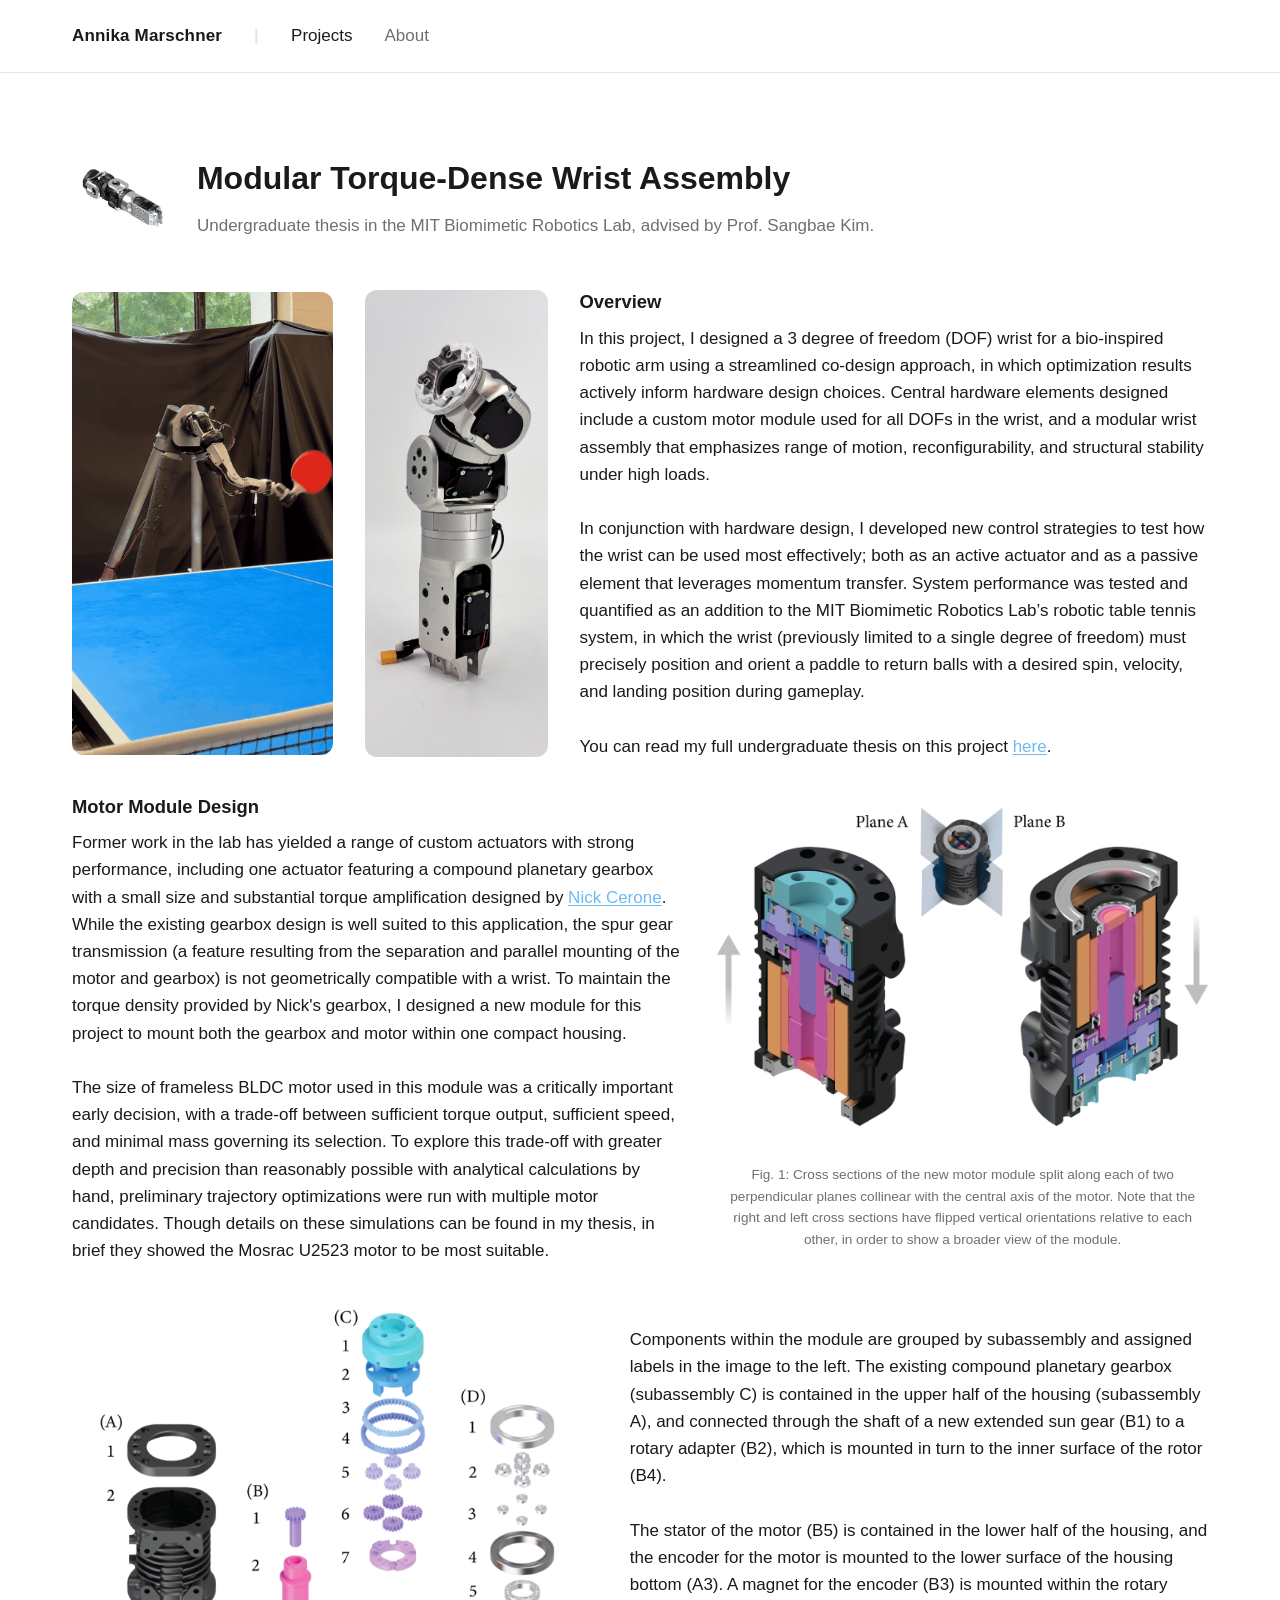
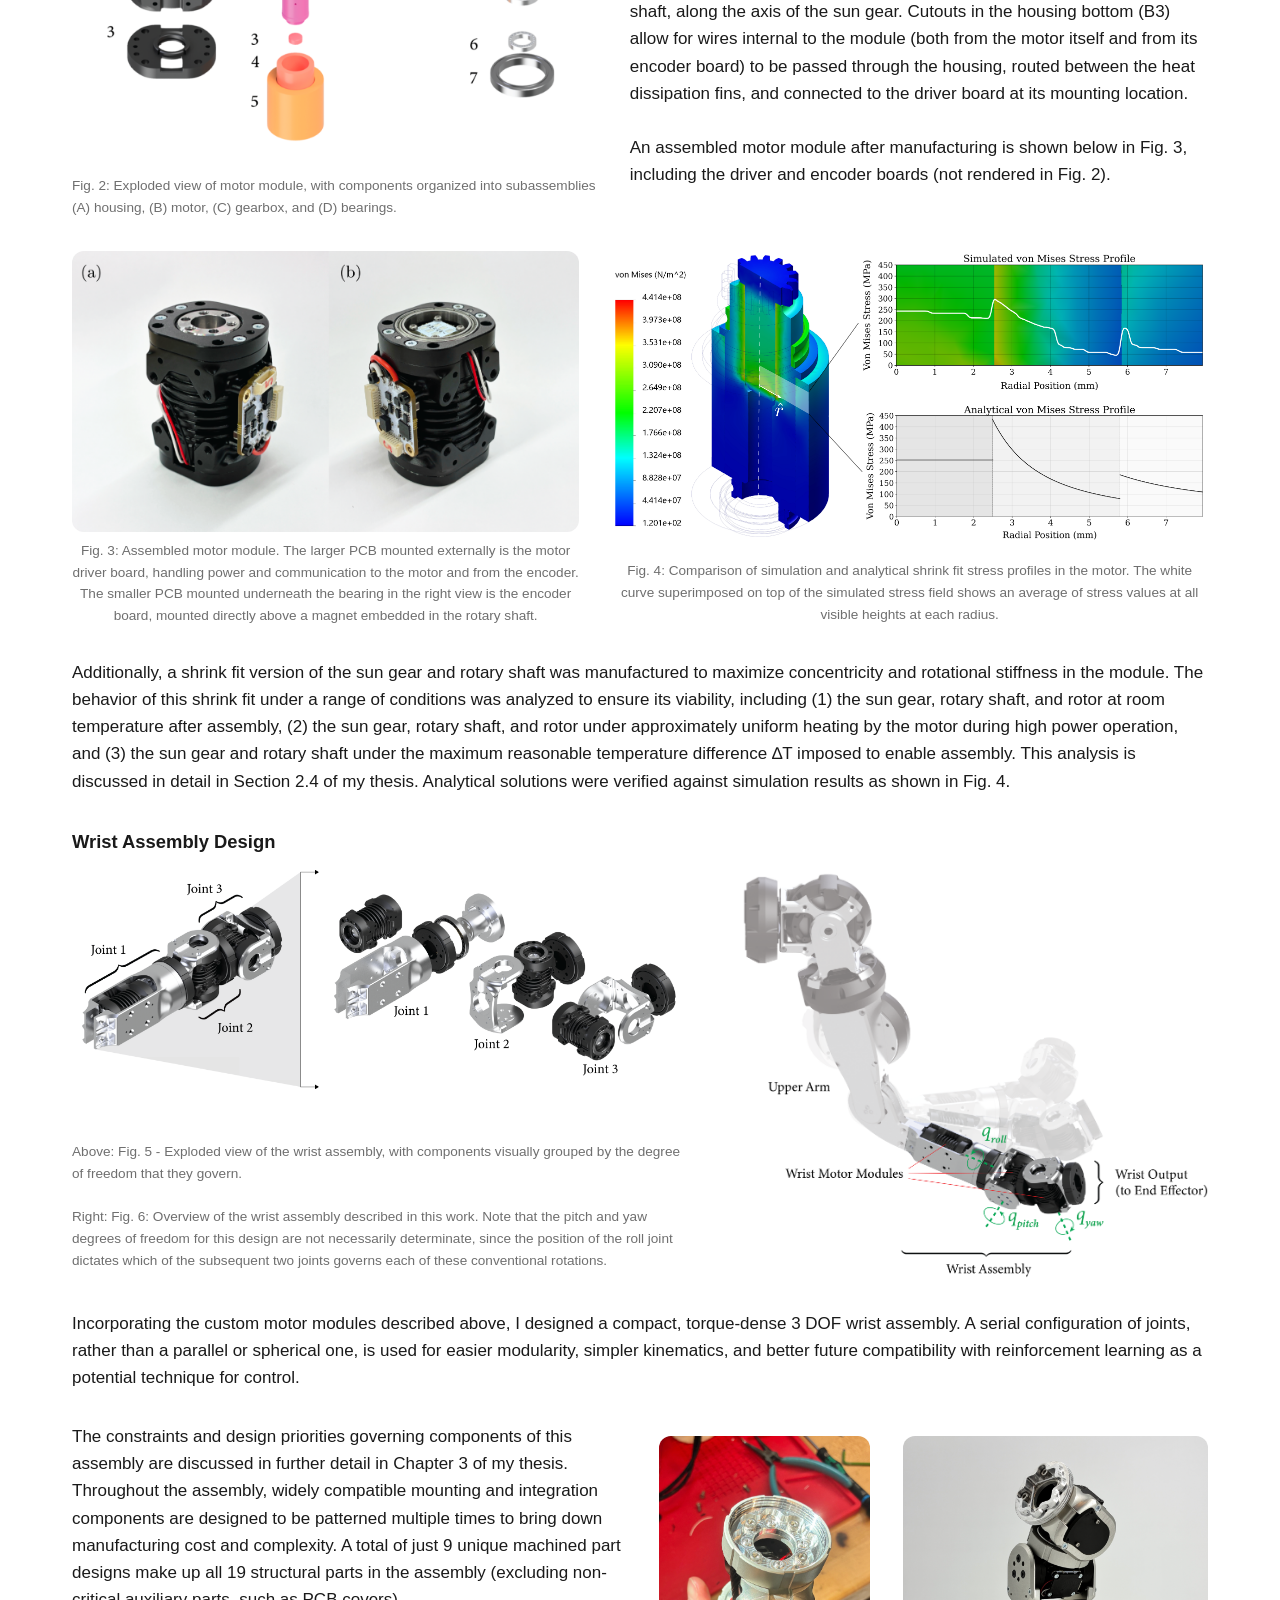
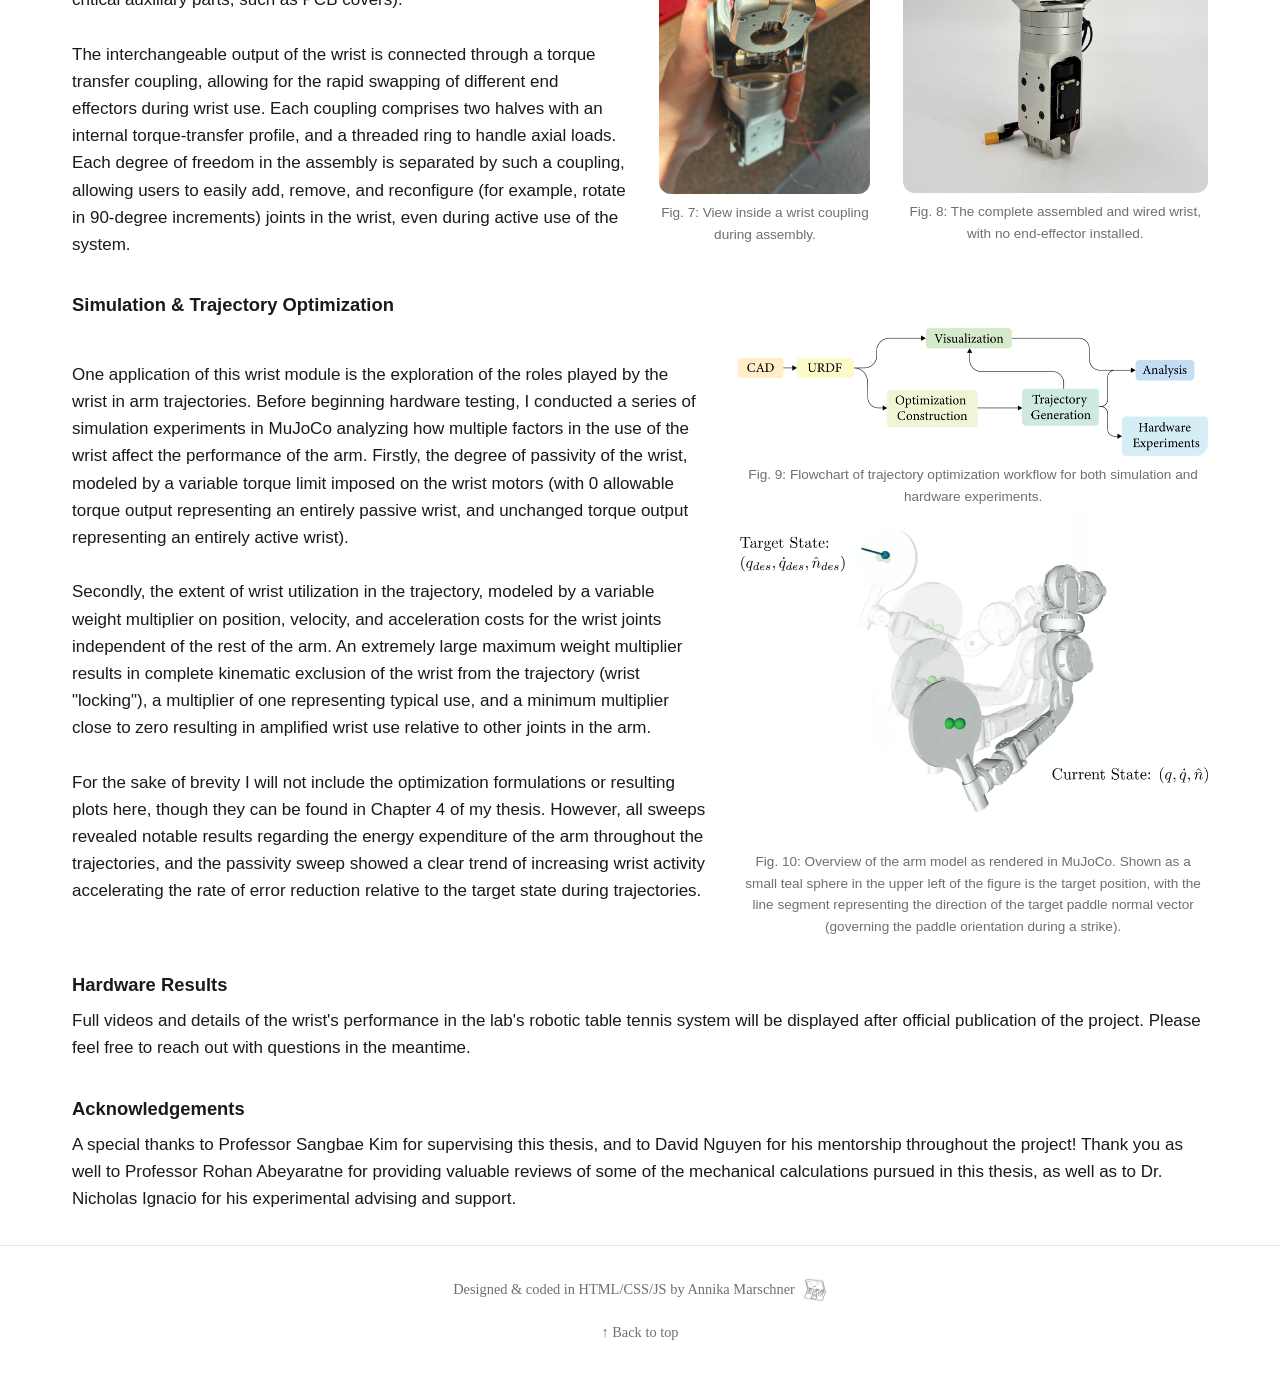
==== wrist.html @ eb1d8e85 "init commit" ====
<!DOCTYPE html>
<html lang="en">
<head>
  <meta charset="UTF-8">
  <meta name="viewport" content="width=device-width, initial-scale=1.0">
  <title>Annika Marschner</title>
  <meta name="description" content="Wrist project overview page.">
  <link rel="icon" type="image/png" href="images/tools_icon.png">
  <link rel="stylesheet" href="css/styles.css">
</head>
<body>

  <header class="nav">
    <div class="container">
      <div class="nav-menus">
        <a href="index.html" class="nav-name">Annika Marschner</a>
        <ul class="nav-links">
          <li><a href="index.html" aria-current="page">Projects</a></li>
          <li><a href="about.html">About</a></li>
        </ul>
      </div>
    </div>
  </header>

  <main class="container">
    <section class="project-header">
      <div class="project-header-row">
        <div class="project-icon">
          <img src="images/wrist_icon.png" alt="Wrist Icon">
        </div>
        <div class="project-header-content">
          <h1>Modular Torque-Dense Wrist Assembly</h1>
          <p class="subtitle">Undergraduate thesis in the MIT Biomimetic Robotics Lab, advised by Prof. Sangbae Kim.</p>
          </div>
        </div>
    </section>

    <!-- Note to grab thumbnail frame with format like ffmpeg -ss 00:00:10 -i gantry_rally.mp4 -vframes 1 thumbnail.jpg -->

     <div class="split-row">
          <div class="project-video" style ="--split: .31;">
            <img src="videos/wrist_voguing.gif" alt="Wrist Voguing (this was actually a bug, but a good ROM demo!)">
          </div>
          <div class="split-row">
            <div class="project-image" style ="--split: .29;">
            <img src="images/wrist_image.png" alt="Wrist overview photo">
            </div>
          <div class="project-section">
              <h2>Overview</h2>
              <p>
                In this project, I designed a 3 degree of freedom (DOF) wrist for a bio-inspired robotic arm using
                a streamlined co-design approach, in which optimization results actively inform hardware design choices. Central hardware elements designed include a custom motor module
                used for all DOFs in the
                wrist, and a modular wrist assembly that emphasizes range of motion, reconfigurability, and
                structural stability under high loads.
                <br>
                <br>
                In conjunction with hardware design, I developed new control strategies to test how the
                wrist can be used most effectively; both as an active actuator and as a passive element that
                leverages momentum transfer. System performance was tested and quantified as an addition to the
                MIT Biomimetic Robotics Lab’s robotic table tennis system, in which the wrist (previously
                limited to a single degree of freedom) must precisely position and orient a paddle to return
                balls with a desired spin, velocity, and landing position during gameplay.
                <br>
                <br>
                You can read my full undergraduate thesis on this project
                <a href="docs/Improving_Speed_and_Dexterity_of_Dynamic_Motions_in_Bio_Inspired_Robotic_Limbs.pdf"
                class="text-link3" target="_blank">here</a>.
              </p>
          </div>
     </div>
    </div>

    <div class="project-section">
        <div class = "split-row">
            <div style ="--split: 1.25;">
                      <h2>Motor Module Design</h2>
              <p>
              Former work in the lab has yielded a range of custom actuators with
              strong performance, including one actuator featuring a compound planetary gearbox with a small size and
              substantial torque amplification designed by <a href="https://www.linkedin.com/in/nicholas-cerone/"
              class="text-link3" target="_blank">Nick Cerone</a>. While the existing
              gearbox design is well suited to this application, the spur gear transmission (a feature resulting
              from the separation and parallel mounting of the motor and gearbox) is not geometrically
              compatible with a wrist. To maintain the torque density provided by Nick's gearbox, I designed a new
              module for this project to mount both the gearbox and motor within one
              compact housing.
              <br>
              <br>

              The size of frameless BLDC motor used in this module was a critically important early decision, with a
              trade-off between sufficient torque output, sufficient speed, and minimal mass governing its
              selection. To explore this trade-off with greater depth
              and precision than reasonably possible with analytical calculations by hand, preliminary
              trajectory optimizations were run with multiple motor candidates.
              Though details on these simulations can be found in my thesis, in brief they showed the Mosrac U2523 motor to be most suitable.
            </p>
          </div>
          <div>
            <div class="project-image">
              <img src="images/wrist_mot_xsect.png" alt="Wrist motor cross section">
              <figcaption style="text-align: center;">
              Fig. 1: Cross sections of the new motor module split along each of two perpendicular planes collinear with the central axis of the motor. Note that the right and
              left cross sections have flipped vertical orientations relative to each other, in order to show a
              broader view of the module.
              </figcaption>
            </div>
          </div>
        </div>

      <div class = "split-row">
        <div style ="margin: 0;">
          <div class="project-image">
            <img src="images/wrist_mot_exploded.png" alt="Wrist motor exploded view">
            <figcaption>
              Fig. 2: Exploded view of motor module, with components organized into subassemblies
(A) housing, (B) motor, (C) gearbox, and (D) bearings.
            </figcaption>
          </div>
          </div>

          <div style ="--split: 1.1;">
          <p>
            Components within the module are grouped by subassembly and assigned labels in the image to the left. The existing compound
            planetary gearbox (subassembly C) is contained in the upper half of the housing (subassembly
            A), and connected through the shaft of a new extended sun gear (B1) to a rotary adapter
            (B2), which is mounted in turn to the inner surface of the rotor (B4).
            <br>
            <br>
            The stator of the motor (B5) is contained in the lower half of the housing, and the encoder for the motor is mounted
            to the lower surface of the housing bottom (A3). A magnet for the encoder (B3) is mounted
            within the rotary shaft, along the axis of the sun gear. Cutouts in the housing bottom (B3) allow for wires internal to the
            module (both from the motor itself and from its encoder board) to be passed through the
            housing, routed between the heat dissipation fins, and connected to the driver board at its
            mounting location.
            <br>
            <br>

            An assembled motor module after manufacturing is shown below in Fig. 3, including the driver
             and encoder boards (not rendered in Fig. 2).

                      </p>
          </div>
      </div>

      <div class = "split-row">
        <div style ="--split: .85;">
         <div class="project-image">
            <img src="images/wrist_mot_photo.png" alt="Wrist motor photo">
            <figcaption style="text-align: center;">
              Fig. 3: Assembled motor module. The larger PCB mounted externally
            is the motor driver board, handling power and communication to the motor and
            from the encoder. The smaller PCB mounted underneath the bearing in the right view is
            the encoder board, mounted directly above a magnet embedded in the rotary shaft.
              </figcaption>
            </div>
          </div>
         <div class="project-image">
            <img src="images/wrist_shrink_fit.png" alt="Wrist shrink fit">
            <figcaption style="text-align: center;">
              Fig. 4: Comparison of simulation and analytical shrink fit stress profiles in the motor. The white
curve superimposed on top of the simulated stress field shows an average of stress values
at all visible heights at each radius.
              </figcaption>
        </div>
      </div>

      <div>
        <p> Additionally, a shrink fit version of the sun gear and rotary shaft was manufactured to maximize
concentricity and rotational stiffness in the module. The behavior of this shrink fit under a range of conditions was analyzed to ensure its
viability, including (1) the sun gear, rotary shaft, and rotor at room temperature after
assembly, (2) the sun gear, rotary shaft, and rotor under approximately uniform heating by
the motor during high power operation, and (3) the sun gear and rotary shaft under the
maximum reasonable temperature difference ∆T imposed to enable assembly. This analysis is discussed in detail in Section 2.4 of my thesis.
Analytical solutions were verified against simulation results as shown in Fig. 4.

        </p>
      </div>
      </div>

    <div class="project-section">
      <h2> Wrist Assembly Design</h2>
      <div class = "split-row">
          <div style ="--split: 1.25;">
            <div class="project-image">
            <img src="images/explode_wrist.png" alt="Wrist assembly exploded view">
            <figcaption>
              <br>
              <br>
            Above: Fig. 5 - Exploded view of the wrist assembly, with components visually grouped by the
            degree of freedom that they govern.
            <br>
            <br>
            Right: Fig. 6: Overview of the wrist assembly described in this work. Note that the pitch and
yaw degrees of freedom for this design are not necessarily determinate, since the position of the
roll joint dictates which of the subsequent two joints governs each of these conventional
rotations.
            </figcaption>
          </div>
        </div>
          <div class="project-image">
            <img src="images/wrist_overview.png" alt="Wrist assembly overview">
          </div>
      </div>

      <div>
        <p>

          Incorporating the custom motor modules described above, I designed a
compact, torque-dense 3 DOF wrist assembly. A serial configuration of joints,
rather than a parallel or spherical one, is used for easier modularity, simpler kinematics, and
better future compatibility with reinforcement learning as a potential technique for control.
        </p>
      </div>

  <div class = "split-row">
        <div>
            <p>

          The constraints and design priorities governing components of this assembly are discussed
          in further detail in Chapter 3 of my thesis. Throughout the assembly, widely compatible mounting and integration components are
          designed to be patterned multiple times to bring down manufacturing cost and complexity. A total of just 9 unique machined part designs make up
          all 19 structural parts in the assembly (excluding non-critical auxiliary parts, such as PCB covers).
                <br>
                <br>
          The interchangeable output of the wrist is connected through a torque transfer coupling,
          allowing for the rapid swapping of different end effectors
          during wrist use. Each coupling comprises two halves with an
              internal torque-transfer profile, and a threaded ring to handle axial loads. Each degree of freedom in the assembly is separated by such a coupling,
          allowing users to easily add, remove, and reconfigure (for example, rotate in 90-degree increments) joints in the wrist, even during active use
          of the system.
        </p>
      </div>
          <div class="project-image" style ="--split: 0.38;">
            <img src="images/wrist_assembly_sun.png" alt="Wrist assembly exploded view">
            <figcaption style="text-align: center;">
              Fig. 7: View inside a wrist coupling during assembly.
            </figcaption>
          </div>
          <div class="project-image" style ="--split: 0.55;">
            <img src="images/wide_wrist_image.png" alt="Wrist assembly exploded view">
            <figcaption style="text-align: center;">
              Fig. 8: The complete assembled and wired wrist, with no end-effector installed.
            </figcaption>
          </div>
  </div>
    </div>

    <div class="project-section">
      <h2> Simulation &amp; Trajectory Optimization</h2>
      <div class = "split-row">
          <div style ="--split: 1.35;">
            <p>
            One application of this wrist module is the exploration of the roles played by the
wrist in arm trajectories. Before beginning hardware testing, I conducted a series of simulation
experiments in MuJoCo analyzing how multiple factors in the use of the wrist affect the performance of the arm.
Firstly, the degree of passivity of the wrist, modeled by a variable torque limit imposed
on the wrist motors (with 0 allowable torque output representing an entirely passive wrist,
and unchanged torque output representing an entirely active wrist).
<br>
<br>
Secondly, the extent of wrist utilization in the trajectory, modeled by a variable weight
multiplier on position, velocity, and acceleration costs for the wrist joints independent of the
rest of the arm. An extremely large maximum weight multiplier results in complete kinematic
exclusion of the wrist from the trajectory (wrist "locking"), a multiplier of one representing
typical use, and a minimum multiplier close to zero resulting in amplified wrist use relative
to other joints in the arm.
<br>
<br>
For the sake of brevity I will not include the optimization formulations or resulting plots here, though they can be
found in Chapter 4 of my thesis. However, all sweeps revealed notable results
regarding the energy expenditure of the arm throughout the trajectories, and the passivity
sweep showed a clear trend of increasing wrist activity accelerating the rate of error reduction
relative to the target state during trajectories.
        </p>
        </div>
          <div class="project-image">
            <img src="images/traj_opt_flowchart.png" alt="Trajectory optimization flowchart">
            <figcaption style="text-align: center;">
              Fig. 9: Flowchart of trajectory optimization workflow for both simulation and hardware experiments.
            </figcaption>
            <img src="images/mj_swing.png" alt="Trajectory visualization">
            <figcaption style="text-align: center;">
              Fig. 10: Overview of the arm model as rendered in MuJoCo. Shown as a small teal sphere
in the upper left of the figure is the target position, with the line segment representing the
direction of the target paddle normal vector (governing the paddle orientation during a strike).
            </figcaption>
          </div>
      </div>
    </div>

    <div class="project-section">
      <h2>Hardware Results</h2>
          <div>
          <p>
            Full videos and details of the wrist's performance in the lab's
            robotic table tennis system will be displayed after official publication of the project. Please feel free to reach out with questions in the meantime.
          </p>
          </div>
    </div>

    <div class="project-section">
      <h2>Acknowledgements</h2>
          <div>
          <p>
            A special thanks to Professor Sangbae Kim for supervising this thesis, and to David Nguyen
            for his mentorship throughout the project! Thank you as well to Professor Rohan Abeyaratne for
            providing valuable reviews of some of the mechanical calculations pursued in this thesis, as well as to
            Dr. Nicholas Ignacio for his experimental advising and support.
          </p>
          </div>
    </div>

  </main>

  <footer class="site-footer">
    <p class="dev-note">
    Designed &amp; coded in HTML/CSS/JS by Annika Marschner
    <img class="dev-note-icon" src="images/computer_icon.png" alt="">
  </p>
    <a href="#top" class="back-to-top">↑ Back to top</a>
  </footer>

  <script src="js/main.js"></script>
</body>
</html>
---- css/styles.css ----
:root {
  --color-bg: #ffffff;
  --color-text: #1a1a1a;
  --color-text-muted: #6f6f6f;
  --color-link1: #96a1ff;
  --color-link2: #e88b66;
  --color-link3: #6ebaf0;
  --color-border: #e6e6e6;
  --color-accent: #1a1a1a;
  --radius: 12px;                 /* rounded corners for media */

  --font-body: -apple-system, BlinkMacSystemFont, "Segoe UI", Helvetica,
    Arial, sans-serif;
  --font-size-base: 17px;
  --line-height-base: 1.6;

  --content-width: 1200px;      /* centered column width */
  --nav-height: 72px;
  --space-xs: 0.5rem;
  --space-sm: 1rem;
  --space-md: 2rem;
  --space-lg: 4rem;
  --space-xl: 7rem;
}


* {
  box-sizing: border-box;
}

html {
  scroll-behavior: smooth;
}

body {
  margin: 0;
  overflow-x: hidden;
  background: var(--color-bg);
  color: var(--color-text);
  font-family: var(--font-body);
  font-size: var(--font-size-base);
  line-height: var(--line-height-base);
  -webkit-font-smoothing: antialiased;
}

h1, h2, h3, p, ul {
  margin: 0 0 var(--space-sm) 0;
}

a {
  color: inherit;
  text-decoration: none;
}

img {
  max-width: 100%;
  min-height: 100%;
  display: block;
}

/* ---------------------------------------------------------------------*/


/* Visible keyboard focus state (accessibility) */
a:focus-visible,
button:focus-visible {
  outline: 2px solid var(--color-accent);
  outline-offset: 3px;
}


.container {
  width: 100%;
  max-width: var(--content-width);
  margin: 0 auto;
  padding: 0 var(--space-md);
}

.text-link1 {
  color: var(--color-link1);
  text-decoration: underline;
  text-underline-offset: 2px;
}

.text-link2 {
  color: var(--color-link2);
  text-decoration: underline;
  text-underline-offset: 2px;
}

.text-link3 {
  color: var(--color-link3);
  text-decoration: underline;
  text-underline-offset: 2px;
}

.dev-note {
  display: flex;
  justify-content: center;
  font-family: georgia, serif;
  font-size: 0.9rem;
  white-space: nowrap;
  align-items: center;
  color: var(--color-text-muted);
  padding: 0;
  margin: 0 0 var(--space-sm) 0;
  gap: var(--space-xs);
}

.dev-note-icon {
  width: 24px;
  height: 24px;
  display: block;
}

.split-row {
  display: flex;
  gap: var(--space-md);
  align-items: center;
}
 /*assigning to direct children of split row with below rule*/
.split-row > * {
  flex-grow: var(--split, 1);
  flex-basis: 0;
  min-width: 0;
}

.layer-box {
  position: relative;
  width: 1000px;
  height: 300px;
  border-radius: var(--radius);
  overflow: hidden;
  margin: 0 auto var(--space-md);
}

.layer-box > * {
  position: absolute;
  top: 0;
  bottom: 0;

}

.layer-left  {
  left: 0;
  width: 50%;
}

.layer-right {
  right: 0;
  width: 50%;
}

.layer-box:hover .banner-image-caption {
  opacity: 1;
}

/* ---------------------------------------------------------------------*/


.nav {
  position: sticky;
  top: 0;
  z-index: 10;
  background: var(--color-bg);
  border-bottom: 1px solid var(--color-border);
}

.nav .container {
  height: var(--nav-height);
  display: flex;
  align-items: center;
  justify-content: space-between;
  max-width: none;
  width: var(--content-width);
}

.nav-name {
  font-weight: 600;
  letter-spacing: 0.01em;
}

.nav-name::after {
  content: "|";
  margin-left: var(--space-md);
  margin-right: var(--space-md);
  color: var(--color-border);
}

.nav-links {
  display: flex;
  gap: var(--space-md);
  list-style: none;
  padding: 0;
  margin: 0;
}

.nav-menus {
display: flex;
align-items: center;
}

.nav-links a {
  color: var(--color-text-muted);
  transition: color 0.15s ease;
}

.nav-links a:hover,
.nav-links a[aria-current="page"] {
  color: var(--color-text);
}

/* ---------------------------------------------------------------------*/

.hero {
  padding: var(--space-xl) 0 var(--space-md);
}

.hero h1 {
  font-size: clamp(1.75rem, 4vw, 2.5rem);
  font-weight: 600;
  line-height: 1.3;
  max-width: 22ch;
}

.hero h2 {
  font-size: clamp(1.25rem, 3vw, 1.75rem);
  font-weight: 500;
  line-height: 1.3;
  max-width: 28ch;
}

.hero-subtitle {
  font-size: 1.25rem;
  font-family: georgia, serif;
  color: var(--color-text-muted);
  margin-top: 3rem;
  margin-bottom: 3rem;
  opacity: pow(calc(1 - var(--explode, 0)), 3);

}

.hero-stack{
  position: relative
}

.hero p {
  color: var(--color-text-muted);
  font-family: georgia, serif;

}

/* ---------------------------------------------------------------------*/

.exploder {
  position: absolute;
  width: 100%;
  top: 50%;
  transform: translateY(-50%);
  max-width: 1000px;
  --explode: 0;
  z-index: 1;

}

.exploder-part {
  position: absolute;
  top: 50%;
  left: 78%;
  width: 45%;
  transform:
    translate(-50%, -50%)
    translate(calc(var(--explode) * var(--dx)));
}

.exploder-part img {
  width: 100%;
  display: block;
}

/* ---------------------------------------------------------------------*/

.project-grid {
  list-style: none;
  padding: 0;
  margin: 0 0 var(--space-lg) 0;
  display: grid;
  grid-template-columns: repeat(2, 1fr);
  gap: var(--space-md);
}

.project-tile-image {
  position: relative;
  width: 100%;
  aspect-ratio: 4 / 3;
  align-content: center;
  overflow: hidden;
  border-radius: var(--radius);
  background: var(--color-border);
}

.project-tile-image img {
  width: 100%;
  height: 100%;
  object-fit: cover;
  display: block;
  transition: transform 0.3s ease;
}

.project-tile-caption {
  position: absolute;
  inset: 0;
  display: flex;
  align-items: flex-end;
  justify-content: space-between;
  gap: var(--space-sm);
  padding: var(--space-sm);
  background: rgba(0, 0, 0, 0.45);
  opacity: 0;
  transition: opacity 0.2s ease;
}

.project-tile a:hover .project-tile-caption,
.project-tile a:focus-visible .project-tile-caption {
  opacity: 1;
}

.project-tile a:hover .project-tile-image img {
  transform: scale(1.03);
}

.project-tile-caption .project-title,
.project-tile-caption .project-year {
  color: #ffffff;
}

.project-title {
  font-size: 1.3rem;
  font-weight: 600;
}

.project-year {
  font-size: 1.3rem;
  white-space: nowrap;
}

.banner-image {
  position: relative;
  width: 100%;
  aspect-ratio: 8 / 2.8;
  overflow: hidden;
  border-radius: var(--radius);
  margin-bottom: var(--space-lg);
  background: var(--color-border);
}

.banner-image-caption {
  position: absolute;
  inset: 0;
  display: flex;
  align-items: flex-end;
  justify-content: space-between;
  gap: var(--space-sm);
  padding: var(--space-sm);
  background: rgba(0, 0, 0, 0.45);
  opacity: 0;
  transition: opacity 0.2s ease;
}

.banner-image img {
  width: 100%;
  height: 100%;
  object-fit: cover;
  display: block;
}

.banner-link:hover .banner-image-caption,
.banner-link:focus-visible .banner-image-caption {
  opacity: 1;
}

.banner-link:hover .banner-image img {
  transform: scale(1.04);
}

.banner-image-caption .project-title,
.banner-image-caption .project-year {
  color: #ffffff;
}

.banner-image-caption .project-description {
  color: #ffffff;
}

/* ---------------------------------------------------------------------*/

.about {
  padding: var(--space-xl) 0;
}

.about h1 {
  font-size: 1.5rem;
  font-weight: 600;
  margin-bottom: var(--space-md);
}

.about-photo {
  width: 300px;
  height: 300px;
  border-radius: 50%;
  background: var(--color-border);
  margin-bottom: var(--space-md);
  display: flex;
  align-items: center;
  justify-content: center;
  color: var(--color-text-muted);
  font-size: 0.85rem;
  text-align: center;
  flex-shrink: 0;
}

.about p {
  max-width: 80ch;
}

.about .contact {
  margin-top: var(--space-md);
}

.about-content {
  display: flex;
  gap: var(--space-xl);
  align-items: center;
}

.about-text {
  flex: 1;   /* takes up the remaining horizontal space */
}

/* ---------------------------------------------------------------------*/
.project-header {
  padding: var(--space-sm) 0 var(--space-md);
}

.project-header-row {
  display: flex;
  gap: 1%;
  align-items: flex-start;
}

.project-icon {
  margin-top: var(--space-lg);
  width: 10%;
  display: block;
  justify-content: center;
}

.project-header h1 {
  font-size: clamp(1.5rem, 3.5vw, 2rem);
  font-weight: 600;
  margin-bottom: var(--space-xs);
  margin-top: var(--space-lg);
  width: 100%;
}

.project-header .subtitle {
  color: var(--color-text-muted);
}

.project-media {
  width: 100%;
  aspect-ratio: 16 / 9;
  background: var(--color-border);
  margin-bottom: var(--space-xs);
  display: flex;
  align-items: center;
  justify-content: center;
  color: var(--color-text-muted);
  font-size: 0.9rem;
}

.project-video {
  margin-bottom: var(--space-md);
  display: flex;
  align-items: center;
  border-radius: var(--radius);
  overflow: hidden;
}

.project-video video {
  width: 100%;
  height: 100%;
  display: block;
  align-items: center;
  justify-content: center;

}

.project-section {
  /* margin-bottom: var(--space-sm); */
}

.project-section h2 {
  font-size: 1.15rem;
  font-weight: 600;
  margin-bottom: var(--space-xs);
}

.project-section p {
    margin-bottom: var(--space-md);

}

.project-image {
  width: 100%;
  margin-bottom: var(--space-md);
  display: flex;
  flex-direction: column;
  align-items: center;
  justify-content: center;
  color: var(--color-text-muted);
  font-size: 0.85rem;
}

.project-image img {
  border-radius: var(--radius);
  overflow: hidden;
}

.project-image figcaption {
  margin-top: var(--space-xs);
}

/* ---------------------------------------------------------------------*/

.site-footer {
  border-top: 1px solid var(--color-border);
  padding: var(--space-md) 0;
  text-align: center;
}

.back-to-top {
  font-family: georgia, serif;
  color: var(--color-text-muted);
  font-size: 0.9rem;

}

.back-to-top:hover {
  color: var(--color-text);
}

/* ---------------------------------------------------------------------*/

@media (max-width: 600px) {
  :root {
    --space-xl: 4rem;
    --space-lg: 2.5rem;
  }

  .nav .container {
    width: 100%;
  }

  .project-grid {
    grid-template-columns: 1fr;   /* stack to a single column */
  }

  .project-tile-caption {
    /* no hover on touch devices, so keep the caption visible always */
    opacity: 1;
    background: linear-gradient(to top, rgba(0, 0, 0, 0.55), rgba(0, 0, 0, 0) 65%);
  }

  .banner-image {
    aspect-ratio: 3 / 1;
  }

  .related-grid {
    grid-template-columns: 1fr;
  }
}
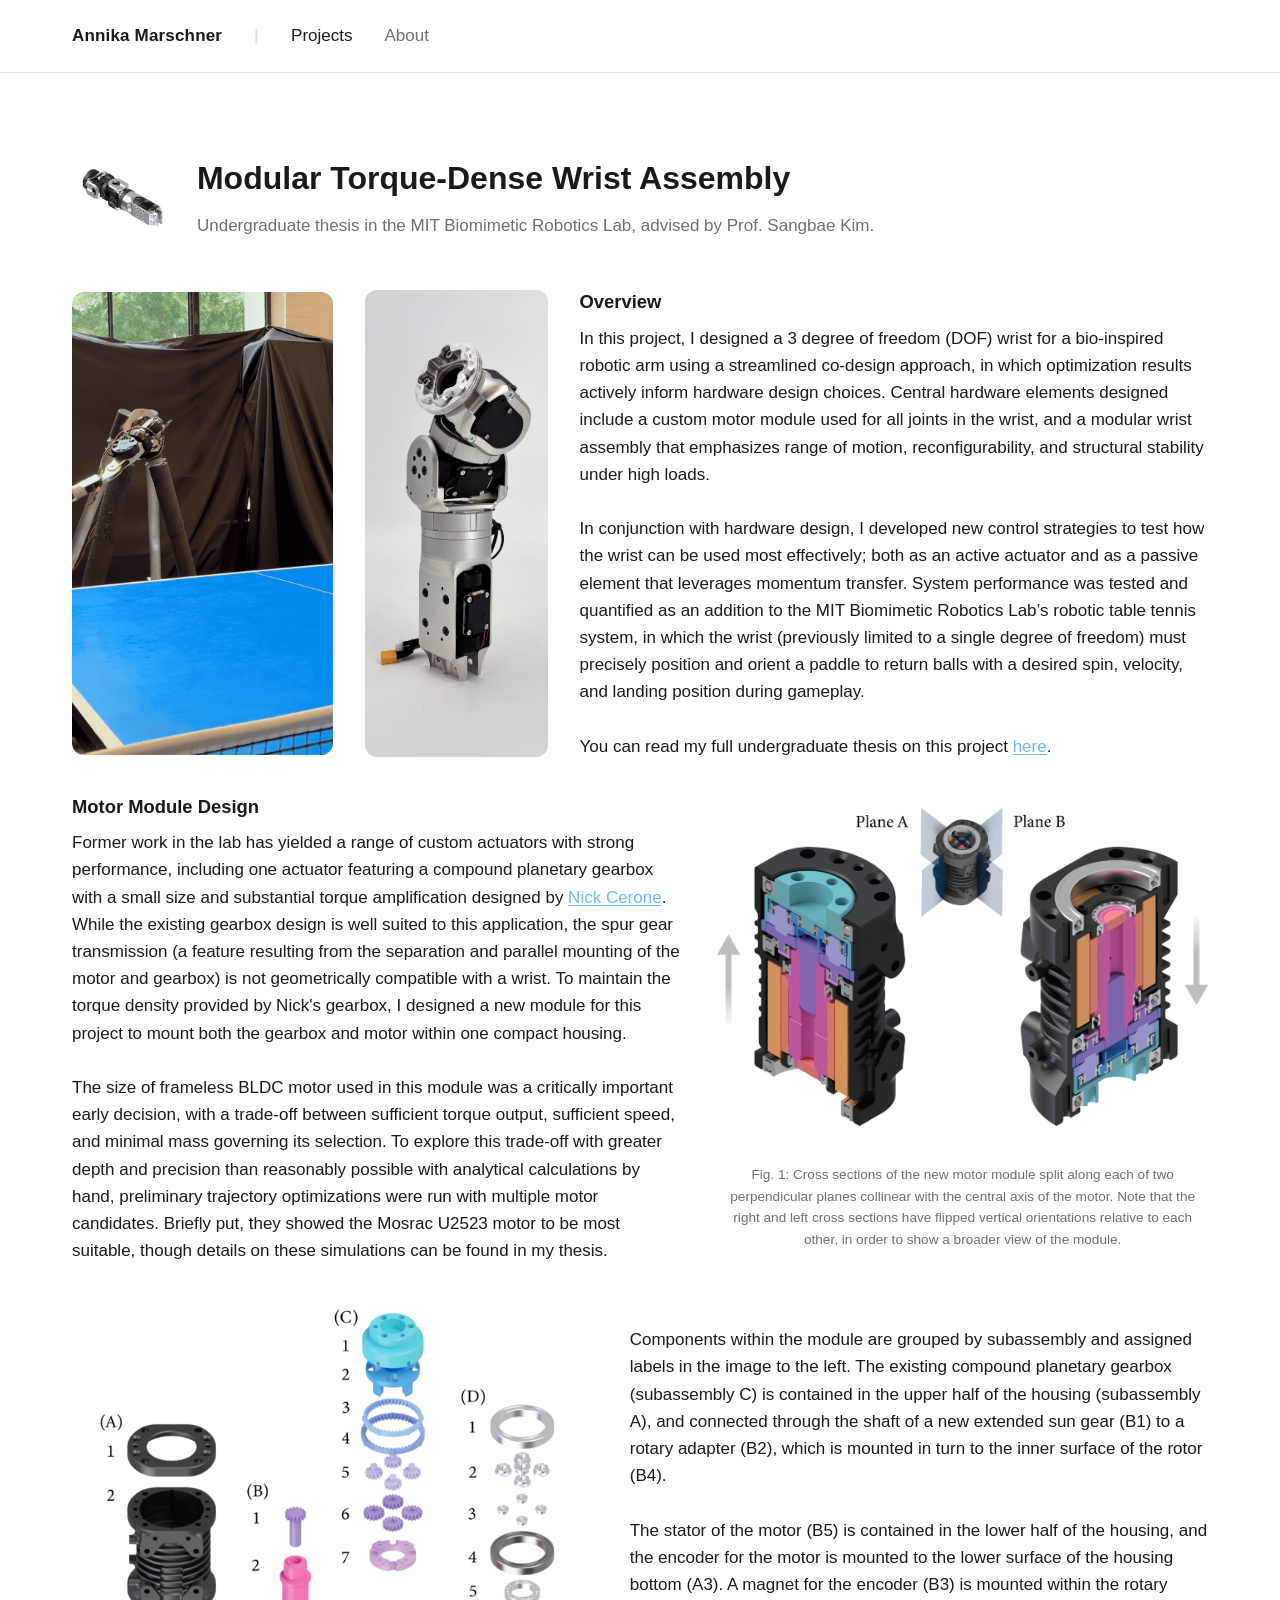
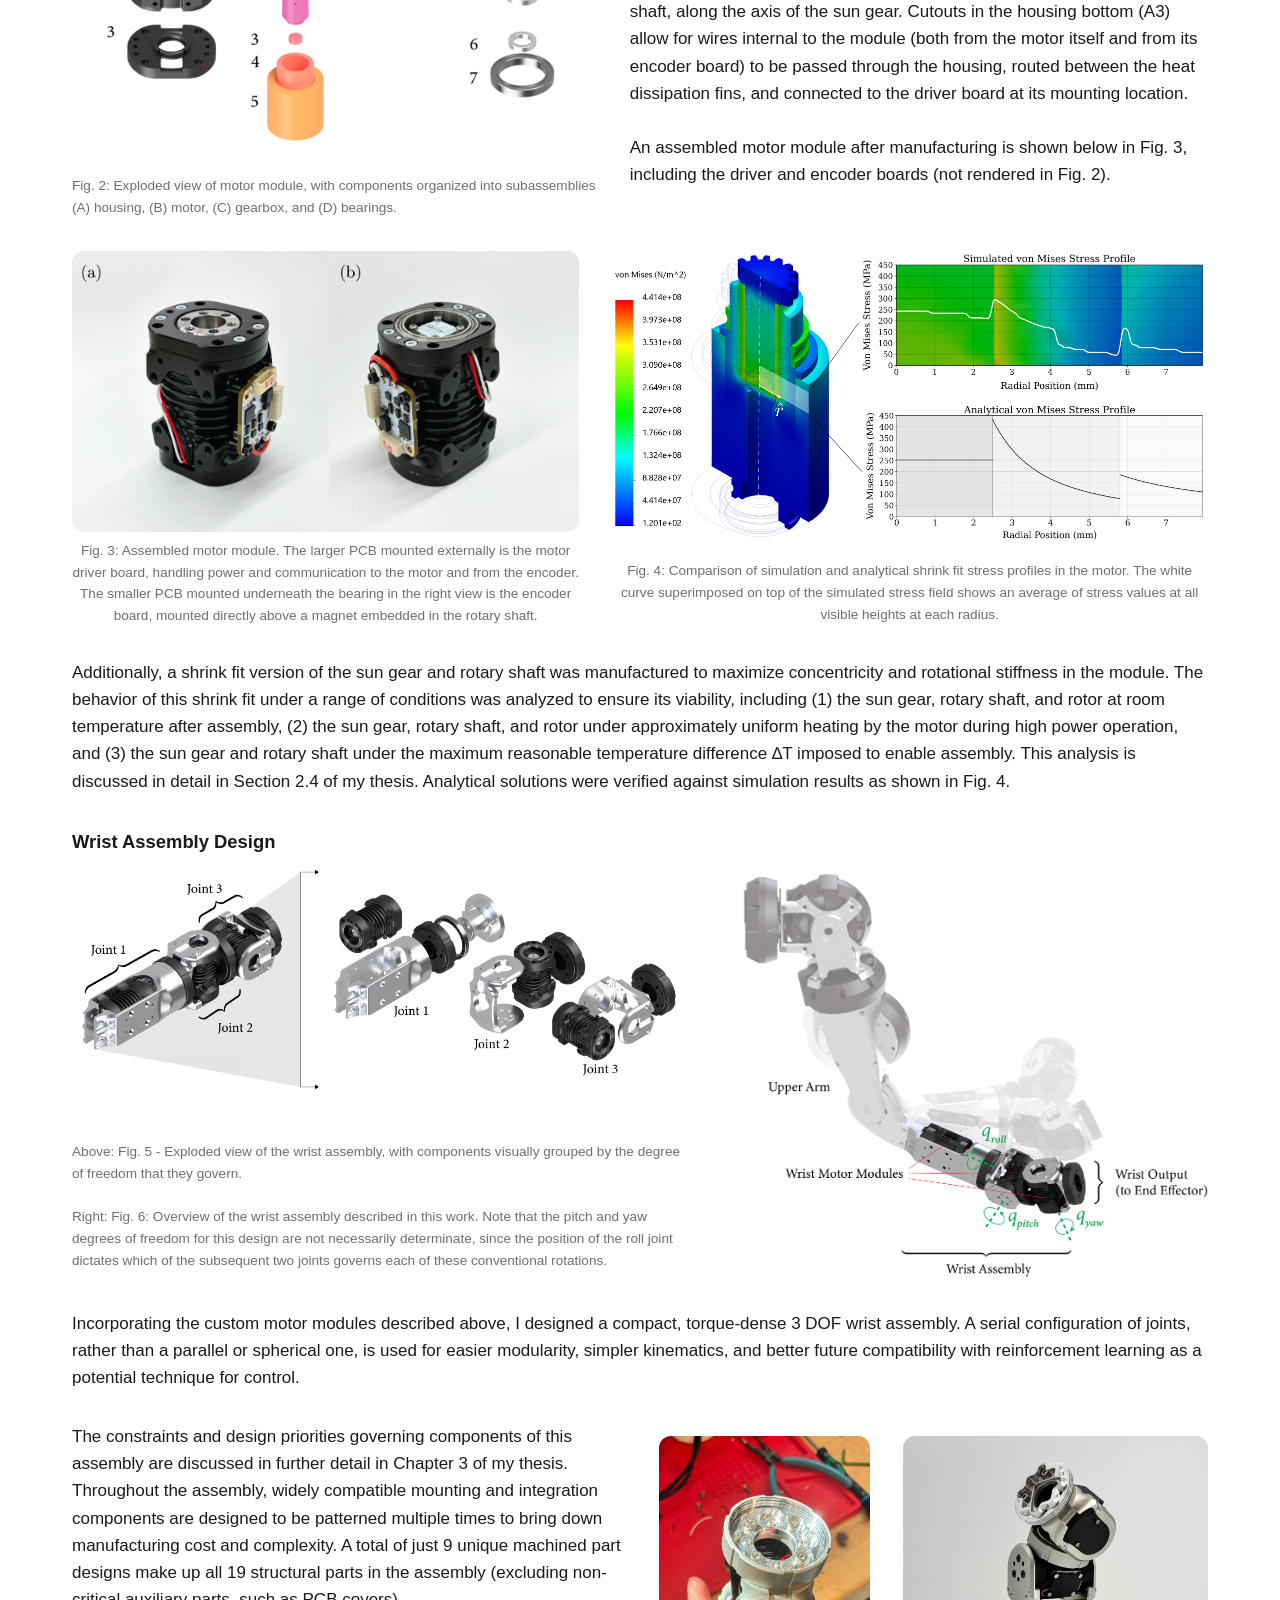
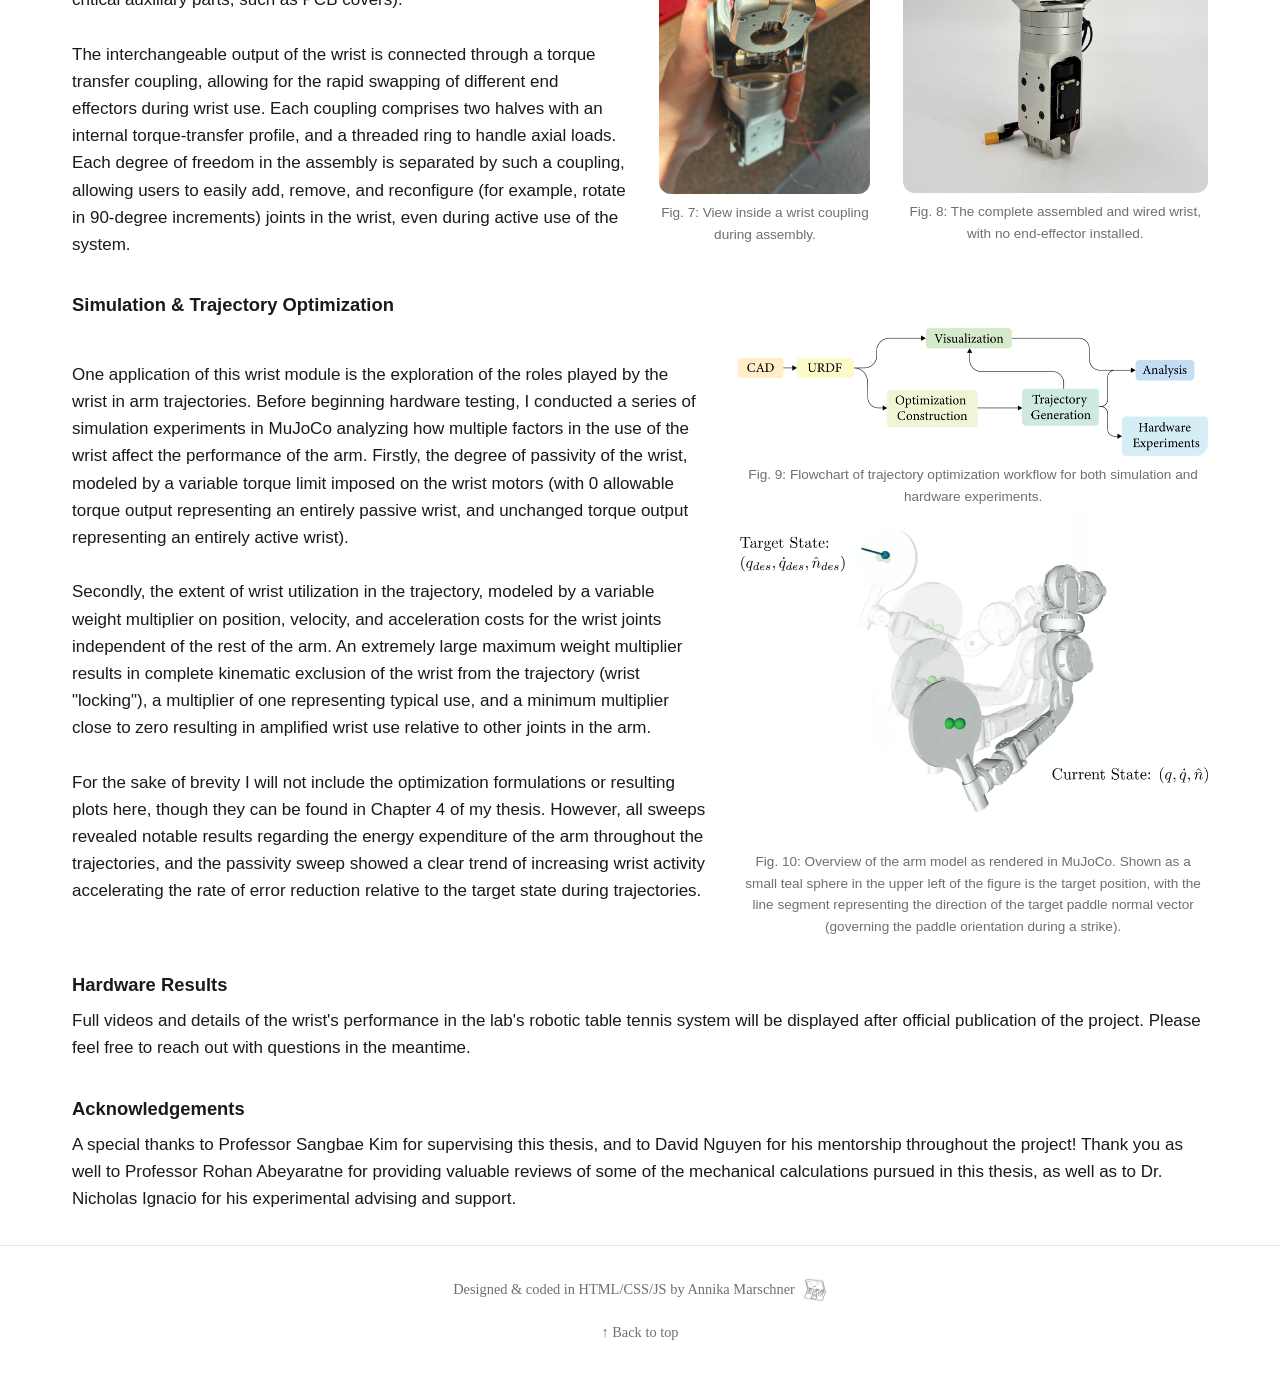
==== commit 0fbd8bda: "png ref updates" ====
--- a/wrist.html
+++ b/wrist.html
@@ -50,7 +50,7 @@
               <p>
                 In this project, I designed a 3 degree of freedom (DOF) wrist for a bio-inspired robotic arm using
                 a streamlined co-design approach, in which optimization results actively inform hardware design choices. Central hardware elements designed include a custom motor module
-                used for all DOFs in the
+                used for all joints in the
                 wrist, and a modular wrist assembly that emphasizes range of motion, reconfigurability, and
                 structural stability under high loads.
                 <br>
@@ -93,7 +93,8 @@
               selection. To explore this trade-off with greater depth
               and precision than reasonably possible with analytical calculations by hand, preliminary
               trajectory optimizations were run with multiple motor candidates.
-              Though details on these simulations can be found in my thesis, in brief they showed the Mosrac U2523 motor to be most suitable.
+              Briefly put, they showed the Mosrac U2523 motor to be most suitable, though details on these simulations
+              can be found in my thesis.
             </p>
           </div>
           <div>
@@ -129,7 +130,7 @@
             <br>
             The stator of the motor (B5) is contained in the lower half of the housing, and the encoder for the motor is mounted
             to the lower surface of the housing bottom (A3). A magnet for the encoder (B3) is mounted
-            within the rotary shaft, along the axis of the sun gear. Cutouts in the housing bottom (B3) allow for wires internal to the
+            within the rotary shaft, along the axis of the sun gear. Cutouts in the housing bottom (A3) allow for wires internal to the
             module (both from the motor itself and from its encoder board) to be passed through the
             housing, routed between the heat dissipation fins, and connected to the driver board at its
             mounting location.
